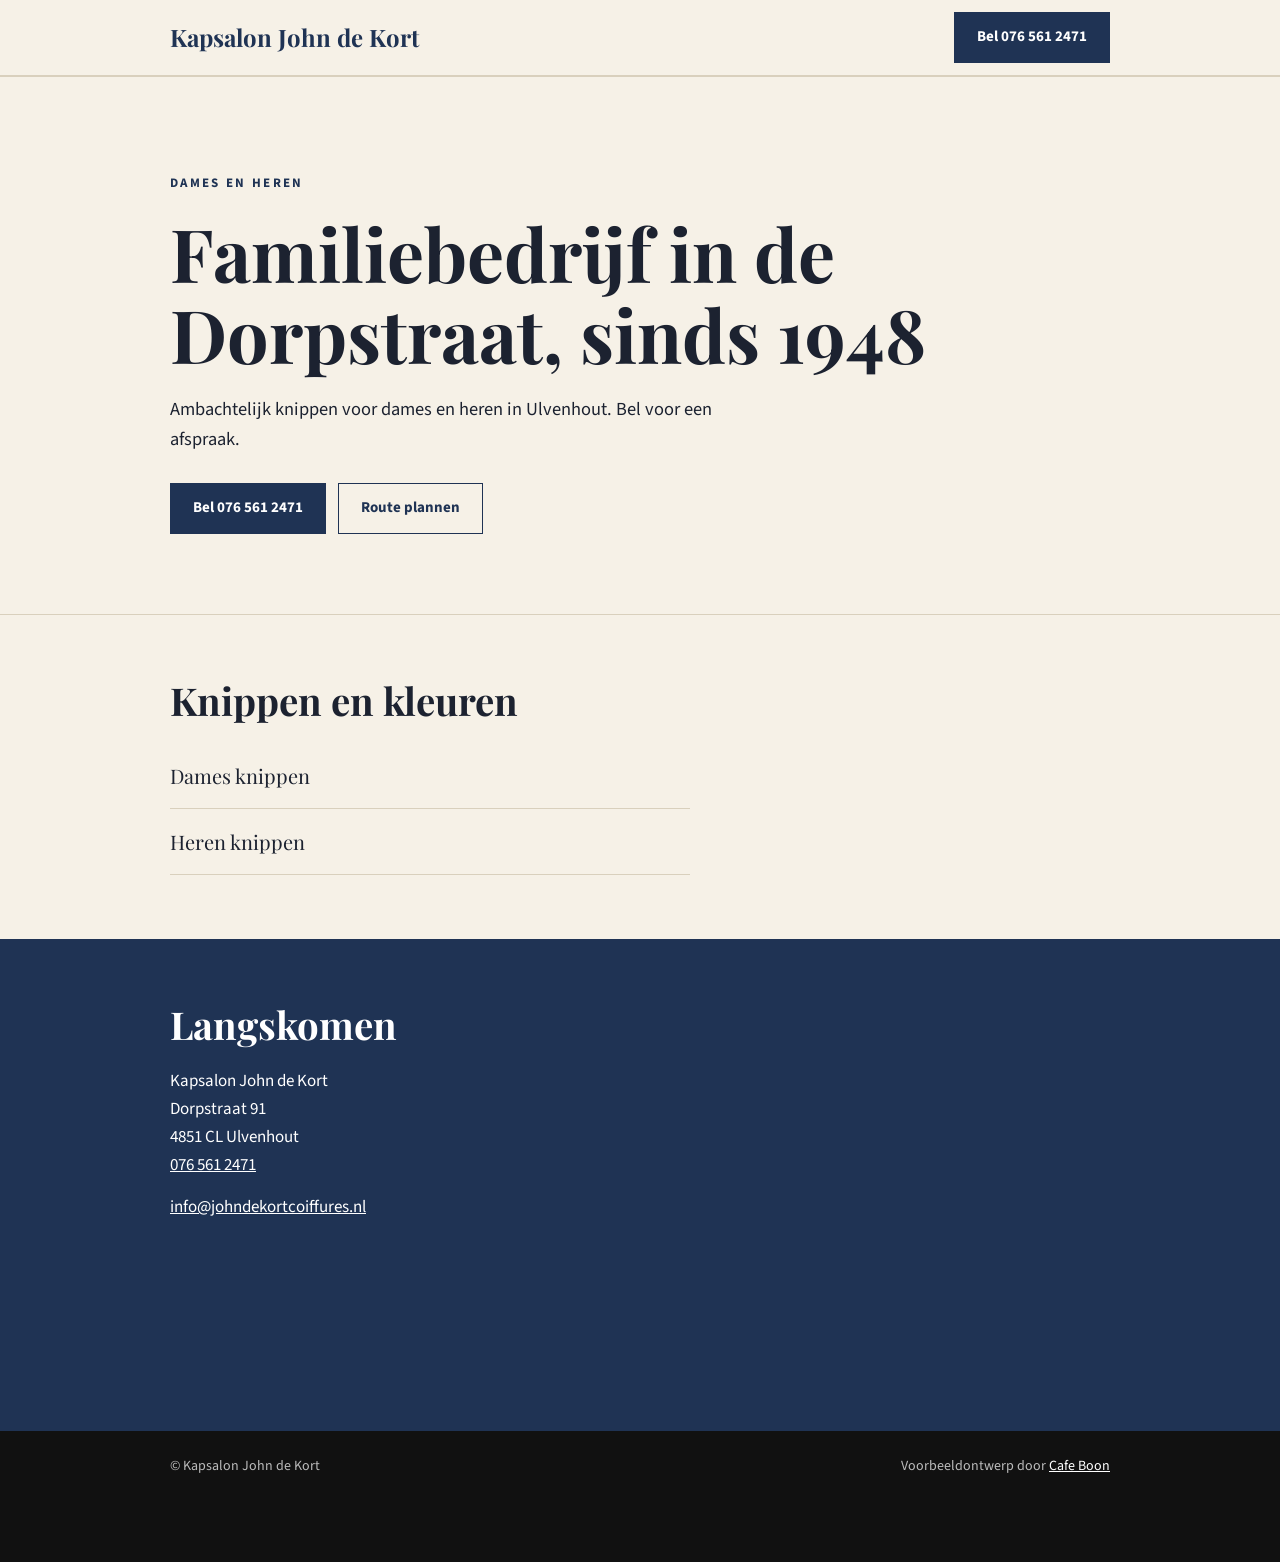
==== index.html @ 508c25c7 "Voorbeeldwebsite" ====
<!doctype html>
<html lang="nl"><head><meta charset="utf-8"><meta name="viewport" content="width=device-width,initial-scale=1">
<title>Kapsalon John de Kort | Kapper in Ulvenhout</title>
<meta name="description" content="Kapsalon John de Kort, John de Kort Coiffures aan de Dorpstraat 91 in Ulvenhout. Dames en heren knippen.">
<meta name="robots" content="noindex">
<meta property="og:title" content="Kapsalon John de Kort"><meta property="og:description" content="Kapsalon John de Kort, John de Kort Coiffures aan de Dorpstraat 91 in Ulvenhout. Dames en heren knippen."><meta property="og:type" content="website">
<meta property="og:image" content="https://johndekort.cafeboon.com/images/og.png">
<link rel="icon" type="image/svg+xml" href="images/favicon.svg">
<link rel="preconnect" href="https://fonts.googleapis.com"><link rel="preconnect" href="https://fonts.gstatic.com" crossorigin>
<link href="https://fonts.googleapis.com/css2?family=Playfair+Display:wght@600;700&family=Source+Sans+3:wght@400;700&display=swap" rel="stylesheet"><link rel="stylesheet" href="style.css">
</head><body>
<header><div class="wrap"><a class="logo" href="#top">Kapsalon John de Kort</a><a class="btn" href="tel:+31765612471">Bel 076 561 2471</a></div></header>
<main id="top">
<section class="hero"><div class="wrap"><p class="tag">Dames en heren</p><h1>Familiebedrijf in de Dorpstraat, sinds 1948</h1><p class="lead">Ambachtelijk knippen voor dames en heren in Ulvenhout. Bel voor een afspraak.</p>
<div class="acties"><a class="btn" href="tel:+31765612471">Bel 076 561 2471</a><a class="btn licht" href="https://www.google.com/maps/dir/?api=1&destination=Dorpstraat+91+4851+CL">Route plannen</a></div></div></section>
<section><div class="wrap"><h2>Knippen en kleuren</h2><ul class="dienst"><li><span>Dames knippen</span></li><li><span>Heren knippen</span></li></ul></div></section>
<section class="donker"><div class="wrap"><h2>Langskomen</h2><div class="kol"><div><p>Kapsalon John de Kort<br>Dorpstraat 91<br>4851 CL Ulvenhout<br><a href="tel:+31765612471">076 561 2471</a></p><p><a href="mailto:info@johndekortcoiffures.nl">info@johndekortcoiffures.nl</a></p></div>
<iframe title="Kaart" loading="lazy" src="https://maps.google.com/maps?q=Dorpstraat+91+4851+CL&output=embed"></iframe></div></div></section>
</main>
<footer><div class="wrap"><span>&copy; Kapsalon John de Kort</span><span>Voorbeeldontwerp door <a href="https://cafeboon.com">Cafe Boon</a></span></div></footer>
<div class="balk"><a href="tel:+31765612471">Bel</a><a href="https://www.google.com/maps/dir/?api=1&destination=Dorpstraat+91+4851+CL">Route</a></div>
</body></html>
---- style.css ----
:root{--bg:#f6f1e7;--ink:#1c2230;--acc:#1f3354;--lijn:#d9d0bd}
*{box-sizing:border-box;margin:0;padding:0}
body{font-family:'Source Sans 3',sans-serif;background:var(--bg);color:var(--ink);line-height:1.65;font-size:17px}
a{color:inherit}.wrap{max-width:980px;margin:0 auto;padding:0 20px}
h1,h2,.logo{font-family:'Playfair Display',serif;line-height:1.1}
header{background:var(--bg);border-bottom:1px solid var(--lijn);position:sticky;top:0;z-index:10}
header .wrap{display:flex;justify-content:space-between;align-items:center;padding-top:12px;padding-bottom:12px}
.logo{font-size:1.5rem;text-decoration:none;color:var(--acc);font-weight:700}
.btn{display:inline-block;background:var(--acc);color:#fff;padding:12px 22px;text-decoration:none;font-weight:700;font-size:15px;border:1px solid var(--acc)}
.btn.licht{background:transparent;color:var(--acc)}
.hero{padding:96px 0 80px}.hero .tag{letter-spacing:.18em;text-transform:uppercase;font-size:13px;color:var(--acc);margin-bottom:18px;font-weight:700}
.hero h1{font-size:clamp(2.4rem,7vw,4.6rem);max-width:760px;margin-bottom:20px}
.lead{max-width:560px;font-size:1.15rem;margin-bottom:28px}.acties{display:flex;gap:12px;flex-wrap:wrap}
section{padding:64px 0;border-top:1px solid var(--lijn)}
h2{font-size:clamp(1.7rem,4vw,2.4rem);margin-bottom:22px}
.dienst{list-style:none;max-width:520px}.dienst li{padding:16px 0;border-bottom:1px solid var(--lijn);font-size:1.25rem;font-family:'Playfair Display',serif}
.donker{background:var(--acc);color:#fff;border:0}.donker a{color:#fff}
.kol{display:grid;grid-template-columns:1fr 1fr;gap:40px}.kol p{margin-bottom:14px}
iframe{width:100%;height:300px;border:0}
footer{background:#111;color:#bbb;font-size:14px;padding:24px 0 84px}footer .wrap{display:flex;justify-content:space-between;gap:10px;flex-wrap:wrap}footer a{color:#fff}
.balk{display:none}
@media(max-width:760px){.kol{grid-template-columns:1fr}.hero{padding:60px 0 50px}header .btn{display:none}
.balk{display:flex;position:fixed;bottom:0;left:0;right:0;background:var(--acc);z-index:20}.balk a{flex:1;text-align:center;color:#fff;text-decoration:none;font-weight:700;padding:14px}.balk a+a{border-left:1px solid rgba(255,255,255,.3)}}
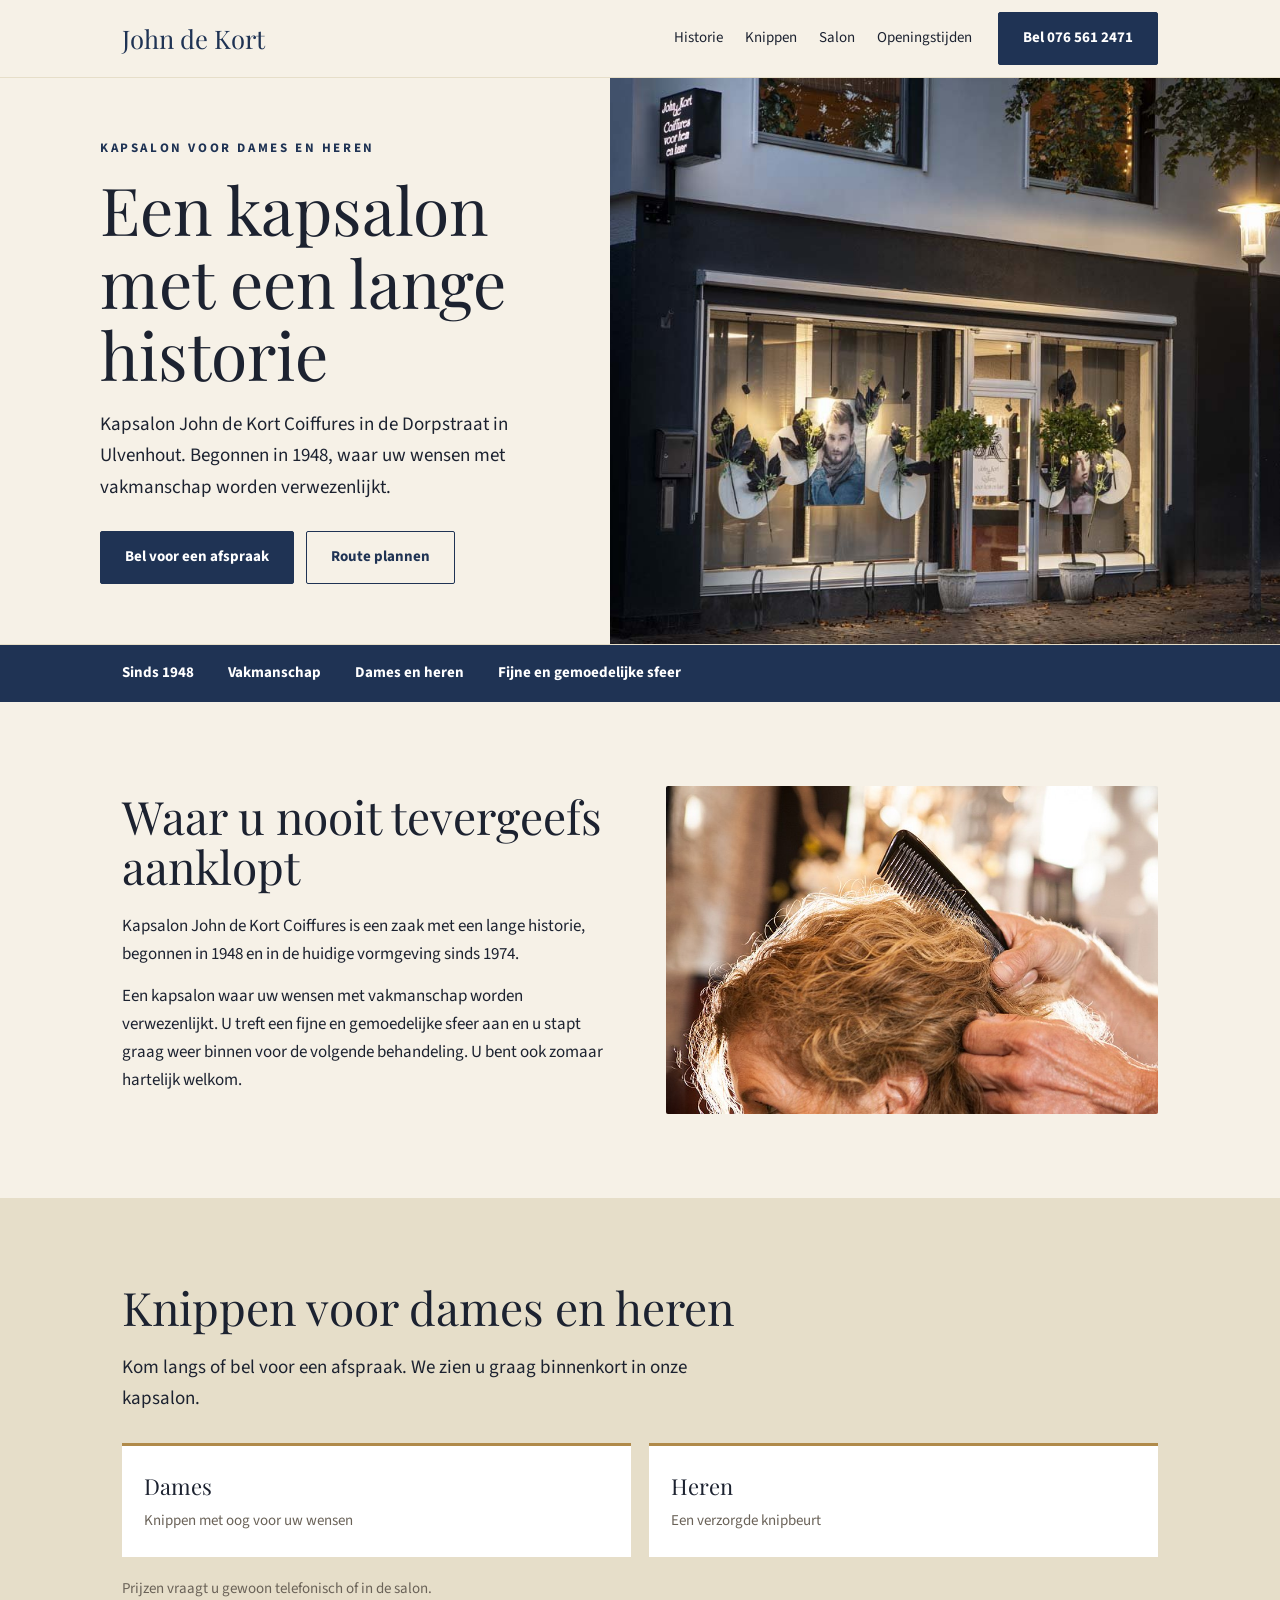
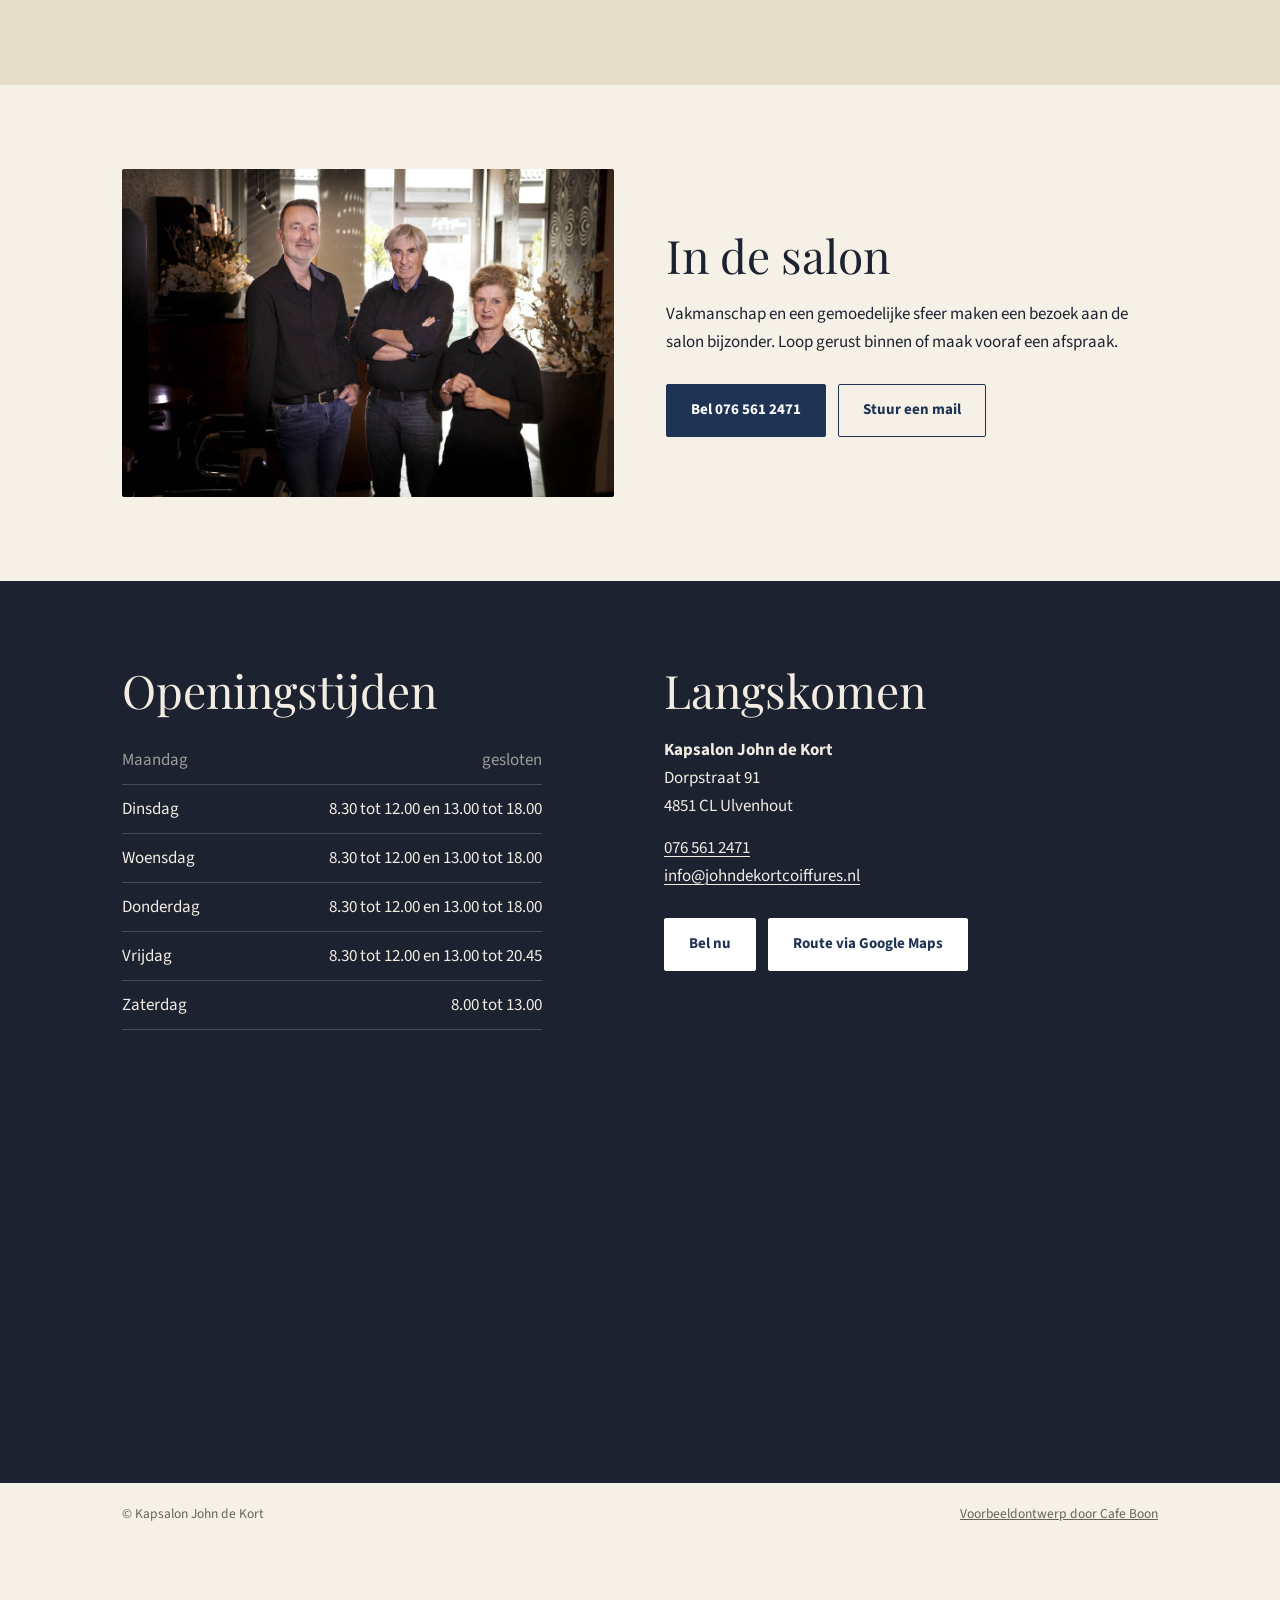
==== commit 1d86597b: "Uitgebreide one-page site met eigen foto's, openingstijden en route" ====
--- a/index.html
+++ b/index.html
@@ -1,22 +1,67 @@
 <!doctype html>
 <html lang="nl"><head><meta charset="utf-8"><meta name="viewport" content="width=device-width,initial-scale=1">
-<title>Kapsalon John de Kort | Kapper in Ulvenhout</title>
-<meta name="description" content="Kapsalon John de Kort, John de Kort Coiffures aan de Dorpstraat 91 in Ulvenhout. Dames en heren knippen.">
+<title>Kapsalon John de Kort | Kapper in Ulvenhout sinds 1948</title>
+<meta name="description" content="Kapsalon John de Kort Coiffures aan de Dorpstraat 91 in Ulvenhout. Een kapsalon met een lange historie sinds 1948. Dames en heren, bel voor een afspraak.">
 <meta name="robots" content="noindex">
-<meta property="og:title" content="Kapsalon John de Kort"><meta property="og:description" content="Kapsalon John de Kort, John de Kort Coiffures aan de Dorpstraat 91 in Ulvenhout. Dames en heren knippen."><meta property="og:type" content="website">
-<meta property="og:image" content="https://johndekort.cafeboon.com/images/og.png">
 <link rel="icon" type="image/svg+xml" href="images/favicon.svg">
+<meta property="og:title" content="Kapsalon John de Kort, Ulvenhout">
+<meta property="og:description" content="Een kapsalon met een lange historie, begonnen in 1948. Dames en heren.">
+<meta property="og:image" content="https://johndekort.cafeboon.com/images/og.jpg">
+<meta property="og:type" content="website">
 <link rel="preconnect" href="https://fonts.googleapis.com"><link rel="preconnect" href="https://fonts.gstatic.com" crossorigin>
-<link href="https://fonts.googleapis.com/css2?family=Playfair+Display:wght@600;700&family=Source+Sans+3:wght@400;700&display=swap" rel="stylesheet"><link rel="stylesheet" href="style.css">
+<link href="https://fonts.googleapis.com/css2?family=Playfair+Display:wght@500;600&family=Source+Sans+3:wght@400;700&display=swap" rel="stylesheet">
+<link rel="stylesheet" href="style.css">
 </head><body>
-<header><div class="wrap"><a class="logo" href="#top">Kapsalon John de Kort</a><a class="btn" href="tel:+31765612471">Bel 076 561 2471</a></div></header>
+<header><div class="wrap"><a class="logo" href="#top">John de Kort</a>
+<nav><a href="#historie">Historie</a><a href="#behandelingen">Knippen</a><a href="#team">Salon</a><a href="#openingstijden">Openingstijden</a></nav>
+<a class="btn" href="tel:+31765612471">Bel 076 561 2471</a></div></header>
 <main id="top">
-<section class="hero"><div class="wrap"><p class="tag">Dames en heren</p><h1>Familiebedrijf in de Dorpstraat, sinds 1948</h1><p class="lead">Ambachtelijk knippen voor dames en heren in Ulvenhout. Bel voor een afspraak.</p>
-<div class="acties"><a class="btn" href="tel:+31765612471">Bel 076 561 2471</a><a class="btn licht" href="https://www.google.com/maps/dir/?api=1&destination=Dorpstraat+91+4851+CL">Route plannen</a></div></div></section>
-<section><div class="wrap"><h2>Knippen en kleuren</h2><ul class="dienst"><li><span>Dames knippen</span></li><li><span>Heren knippen</span></li></ul></div></section>
-<section class="donker"><div class="wrap"><h2>Langskomen</h2><div class="kol"><div><p>Kapsalon John de Kort<br>Dorpstraat 91<br>4851 CL Ulvenhout<br><a href="tel:+31765612471">076 561 2471</a></p><p><a href="mailto:info@johndekortcoiffures.nl">info@johndekortcoiffures.nl</a></p></div>
-<iframe title="Kaart" loading="lazy" src="https://maps.google.com/maps?q=Dorpstraat+91+4851+CL&output=embed"></iframe></div></div></section>
+<section class="hero" style="padding:0"><div class="txt"><p class="tag">Kapsalon voor dames en heren</p><h1>Een kapsalon met een lange historie</h1><p class="lead">Kapsalon John de Kort Coiffures in de Dorpstraat in Ulvenhout. Begonnen in 1948, waar uw wensen met vakmanschap worden verwezenlijkt.</p>
+<div class="acties"><a class="btn" href="tel:+31765612471">Bel voor een afspraak</a><a class="btn licht" href="https://www.google.com/maps/dir/?api=1&destination=Dorpstraat+91+4851+CL+Ulvenhout">Route plannen</a></div></div>
+<div class="foto"><img src="images/pand.jpg" alt="Kapsalon John de Kort aan de Dorpstraat" fetchpriority="high"></div></section>
+<div class="punten"><div class="wrap"><span>Sinds 1948</span><span>Vakmanschap</span><span>Dames en heren</span><span>Fijne en gemoedelijke sfeer</span></div></div>
+
+<section id="historie"><div class="wrap split">
+<div><h2>Waar u nooit tevergeefs aanklopt</h2>
+<p>Kapsalon John de Kort Coiffures is een zaak met een lange historie, begonnen in 1948 en in de huidige vormgeving sinds 1974.</p>
+<p>Een kapsalon waar uw wensen met vakmanschap worden verwezenlijkt. U treft een fijne en gemoedelijke sfeer aan en u stapt graag weer binnen voor de volgende behandeling. U bent ook zomaar hartelijk welkom.</p></div>
+<div class="fotos"><img src="images/knippen.jpg" alt="Haar knippen in de salon" loading="lazy"></div>
+</div></section>
+
+<section class="alt" id="behandelingen"><div class="wrap"><h2>Knippen voor dames en heren</h2>
+<p class="lead">Kom langs of bel voor een afspraak. We zien u graag binnenkort in onze kapsalon.</p>
+<ul class="diensten" style="grid-template-columns:repeat(2,1fr)">
+<li>Dames<small>Knippen met oog voor uw wensen</small></li>
+<li>Heren<small>Een verzorgde knipbeurt</small></li>
+</ul>
+<p class="kleine">Prijzen vraagt u gewoon telefonisch of in de salon.</p></div></section>
+
+<section id="team"><div class="wrap split rev">
+<div class="fotos"><img src="images/team.jpg" alt="Het team van Kapsalon John de Kort" loading="lazy"></div>
+<div><h2>In de salon</h2>
+<p>Vakmanschap en een gemoedelijke sfeer maken een bezoek aan de salon bijzonder. Loop gerust binnen of maak vooraf een afspraak.</p>
+<div class="acties"><a class="btn" href="tel:+31765612471">Bel 076 561 2471</a><a class="btn licht" href="mailto:info@johndekortcoiffures.nl">Stuur een mail</a></div></div>
+</div></section>
+
+<section class="donker" id="openingstijden"><div class="wrap kol">
+<div><h2>Openingstijden</h2>
+<table class="tijden">
+<tr class="dicht"><td>Maandag</td><td>gesloten</td></tr>
+<tr><td>Dinsdag</td><td>8.30 tot 12.00 en 13.00 tot 18.00</td></tr>
+<tr><td>Woensdag</td><td>8.30 tot 12.00 en 13.00 tot 18.00</td></tr>
+<tr><td>Donderdag</td><td>8.30 tot 12.00 en 13.00 tot 18.00</td></tr>
+<tr><td>Vrijdag</td><td>8.30 tot 12.00 en 13.00 tot 20.45</td></tr>
+<tr><td>Zaterdag</td><td>8.00 tot 13.00</td></tr>
+</table>
+</div>
+<div id="contact"><h2>Langskomen</h2>
+<p><b>Kapsalon John de Kort</b><br>Dorpstraat 91<br>4851 CL Ulvenhout</p>
+<p><a href="tel:+31765612471">076 561 2471</a><br><a href="mailto:info@johndekortcoiffures.nl">info@johndekortcoiffures.nl</a></p>
+<div class="acties"><a class="btn wit" href="tel:+31765612471">Bel nu</a><a class="btn wit" href="https://www.google.com/maps/dir/?api=1&destination=Dorpstraat+91+4851+CL+Ulvenhout">Route via Google Maps</a></div>
+</div>
+</div>
+<div class="wrap" style="margin-top:40px"><iframe title="Kaart" loading="lazy" style="width:100%;height:320px;border:0" src="https://maps.google.com/maps?q=Dorpstraat+91+4851+CL+Ulvenhout&output=embed"></iframe></div></section>
 </main>
-<footer><div class="wrap"><span>&copy; Kapsalon John de Kort</span><span>Voorbeeldontwerp door <a href="https://cafeboon.com">Cafe Boon</a></span></div></footer>
-<div class="balk"><a href="tel:+31765612471">Bel</a><a href="https://www.google.com/maps/dir/?api=1&destination=Dorpstraat+91+4851+CL">Route</a></div>
-</body></html>+<footer><div class="wrap"><span>&copy; Kapsalon John de Kort</span><span><a href="https://cafeboon.com">Voorbeeldontwerp door Cafe Boon</a></span></div></footer>
+<div class="balk"><a href="tel:+31765612471">Bel</a><a href="https://www.google.com/maps/dir/?api=1&destination=Dorpstraat+91+4851+CL+Ulvenhout">Route</a><a href="mailto:info@johndekortcoiffures.nl">Mail</a></div>
+</body></html>
--- a/style.css
+++ b/style.css
@@ -1,23 +1,63 @@
-:root{--bg:#f6f1e7;--ink:#1c2230;--acc:#1f3354;--lijn:#d9d0bd}
+:root{--bg:#f6f1e7;--ink:#1c2230;--acc:#1f3354;--acc2:#b08a4a;--lijn:#e6dec9;--mute:#6a6258}
 *{box-sizing:border-box;margin:0;padding:0}
+html{scroll-behavior:smooth}
 body{font-family:'Source Sans 3',sans-serif;background:var(--bg);color:var(--ink);line-height:1.65;font-size:17px}
-a{color:inherit}.wrap{max-width:980px;margin:0 auto;padding:0 20px}
-h1,h2,.logo{font-family:'Playfair Display',serif;line-height:1.1}
+img{display:block;max-width:100%}
+a{color:inherit}
+.wrap{max-width:1080px;margin:0 auto;padding:0 22px}
+h1,h2,h3,.logo{font-family:'Playfair Display',serif;line-height:1.1;font-weight:400}
+h2{font-size:clamp(32px,4.6vw,46px);margin-bottom:20px}
+.btn{display:inline-block;background:var(--acc);color:#fff;padding:13px 24px;text-decoration:none;font-weight:700;font-size:15px;border:1px solid var(--acc);border-radius:2px}
+.btn.licht{background:transparent;color:var(--acc)}
+.btn.wit{background:#fff;color:var(--acc);border-color:#fff}
 header{background:var(--bg);border-bottom:1px solid var(--lijn);position:sticky;top:0;z-index:10}
-header .wrap{display:flex;justify-content:space-between;align-items:center;padding-top:12px;padding-bottom:12px}
-.logo{font-size:1.5rem;text-decoration:none;color:var(--acc);font-weight:700}
-.btn{display:inline-block;background:var(--acc);color:#fff;padding:12px 22px;text-decoration:none;font-weight:700;font-size:15px;border:1px solid var(--acc)}
-.btn.licht{background:transparent;color:var(--acc)}
-.hero{padding:96px 0 80px}.hero .tag{letter-spacing:.18em;text-transform:uppercase;font-size:13px;color:var(--acc);margin-bottom:18px;font-weight:700}
-.hero h1{font-size:clamp(2.4rem,7vw,4.6rem);max-width:760px;margin-bottom:20px}
-.lead{max-width:560px;font-size:1.15rem;margin-bottom:28px}.acties{display:flex;gap:12px;flex-wrap:wrap}
-section{padding:64px 0;border-top:1px solid var(--lijn)}
-h2{font-size:clamp(1.7rem,4vw,2.4rem);margin-bottom:22px}
-.dienst{list-style:none;max-width:520px}.dienst li{padding:16px 0;border-bottom:1px solid var(--lijn);font-size:1.25rem;font-family:'Playfair Display',serif}
-.donker{background:var(--acc);color:#fff;border:0}.donker a{color:#fff}
-.kol{display:grid;grid-template-columns:1fr 1fr;gap:40px}.kol p{margin-bottom:14px}
-iframe{width:100%;height:300px;border:0}
-footer{background:#111;color:#bbb;font-size:14px;padding:24px 0 84px}footer .wrap{display:flex;justify-content:space-between;gap:10px;flex-wrap:wrap}footer a{color:#fff}
+header .wrap{display:flex;align-items:center;gap:26px;padding-top:12px;padding-bottom:12px}
+.logo{font-size:1.6rem;text-decoration:none;color:var(--acc);margin-right:auto}
+nav{display:flex;gap:22px;font-size:15px}
+nav a{text-decoration:none}
+.hero{display:grid;grid-template-columns:1fr 1.1fr;min-height:560px;border-bottom:1px solid var(--lijn)}
+.hero .txt{display:flex;flex-direction:column;justify-content:center;padding:60px max(22px,calc((100vw - 1080px)/2)) 60px max(22px,calc((100vw - 1080px)/2))}
+.hero .tag{letter-spacing:.2em;text-transform:uppercase;font-size:13px;color:var(--acc);font-weight:700;margin-bottom:14px}
+.hero h1{font-size:clamp(40px,5.4vw,66px);margin-bottom:18px}
+.lead{font-size:19px;max-width:30em}
+.acties{display:flex;flex-wrap:wrap;gap:12px;margin-top:28px}
+.hero .foto{background:#222}
+.hero .foto img{width:100%;height:100%;object-fit:cover}
+.punten{background:var(--acc);color:#fff}
+.punten .wrap{display:flex;flex-wrap:wrap;gap:8px 34px;padding-top:16px;padding-bottom:16px;font-size:15px;font-weight:700}
+section{padding:84px 0}
+.alt{background:var(--lijn)}
+.donker{background:var(--ink);color:#f2ece3}
+.split{display:grid;grid-template-columns:1fr 1fr;gap:52px;align-items:center}
+.split.rev .fotos{order:-1}
+.split p{margin-bottom:14px}
+.fotos img{width:100%;aspect-ratio:3/2;object-fit:cover;border-radius:2px}
+.diensten{display:grid;grid-template-columns:repeat(3,1fr);gap:18px;list-style:none;margin-top:28px}
+.diensten li{background:#fff;border-top:3px solid var(--acc2);padding:22px 22px 24px;font-family:'Playfair Display',serif;font-size:22px}
+.diensten li small{display:block;font-family:'Source Sans 3',sans-serif;font-size:15px;color:var(--mute);margin-top:6px;line-height:1.5}
+.kleine{color:var(--mute);font-size:15px;margin-top:20px}
+.tijden{width:100%;border-collapse:collapse;max-width:420px}
+.tijden td{padding:10px 0;border-bottom:1px solid rgba(255,255,255,.18)}
+.tijden td:last-child{text-align:right}
+.tijden .dicht td{opacity:.6}
+.kol{display:grid;grid-template-columns:1fr 1fr;gap:48px}
+.kol iframe{width:100%;height:100%;min-height:300px;border:0;border-radius:2px}
+.kol p{margin-bottom:14px}
+.kol a{text-decoration-thickness:1px;text-underline-offset:3px}
+footer{padding:20px 0 90px;font-size:13.5px;color:var(--mute)}
+footer .wrap{display:flex;flex-wrap:wrap;gap:6px 24px;justify-content:space-between}
 .balk{display:none}
-@media(max-width:760px){.kol{grid-template-columns:1fr}.hero{padding:60px 0 50px}header .btn{display:none}
-.balk{display:flex;position:fixed;bottom:0;left:0;right:0;background:var(--acc);z-index:20}.balk a{flex:1;text-align:center;color:#fff;text-decoration:none;font-weight:700;padding:14px}.balk a+a{border-left:1px solid rgba(255,255,255,.3)}}
+@media(max-width:820px){
+nav{display:none}
+.hero{grid-template-columns:1fr;min-height:0}
+.hero .txt{padding:44px 22px}
+.hero .foto{order:-1;height:260px}
+section{padding:56px 0}
+.split,.kol{grid-template-columns:1fr;gap:30px}
+.split.rev .fotos{order:0}
+.diensten{grid-template-columns:1fr}
+.balk{display:flex;position:fixed;left:0;right:0;bottom:0;z-index:20;background:var(--acc);box-shadow:0 -2px 10px rgba(0,0,0,.2)}
+.balk a{flex:1;text-align:center;color:#fff;text-decoration:none;font-weight:700;padding:15px 0;border-right:1px solid rgba(255,255,255,.25)}
+.balk a:last-child{border:0}
+header .btn{padding:10px 16px}
+}
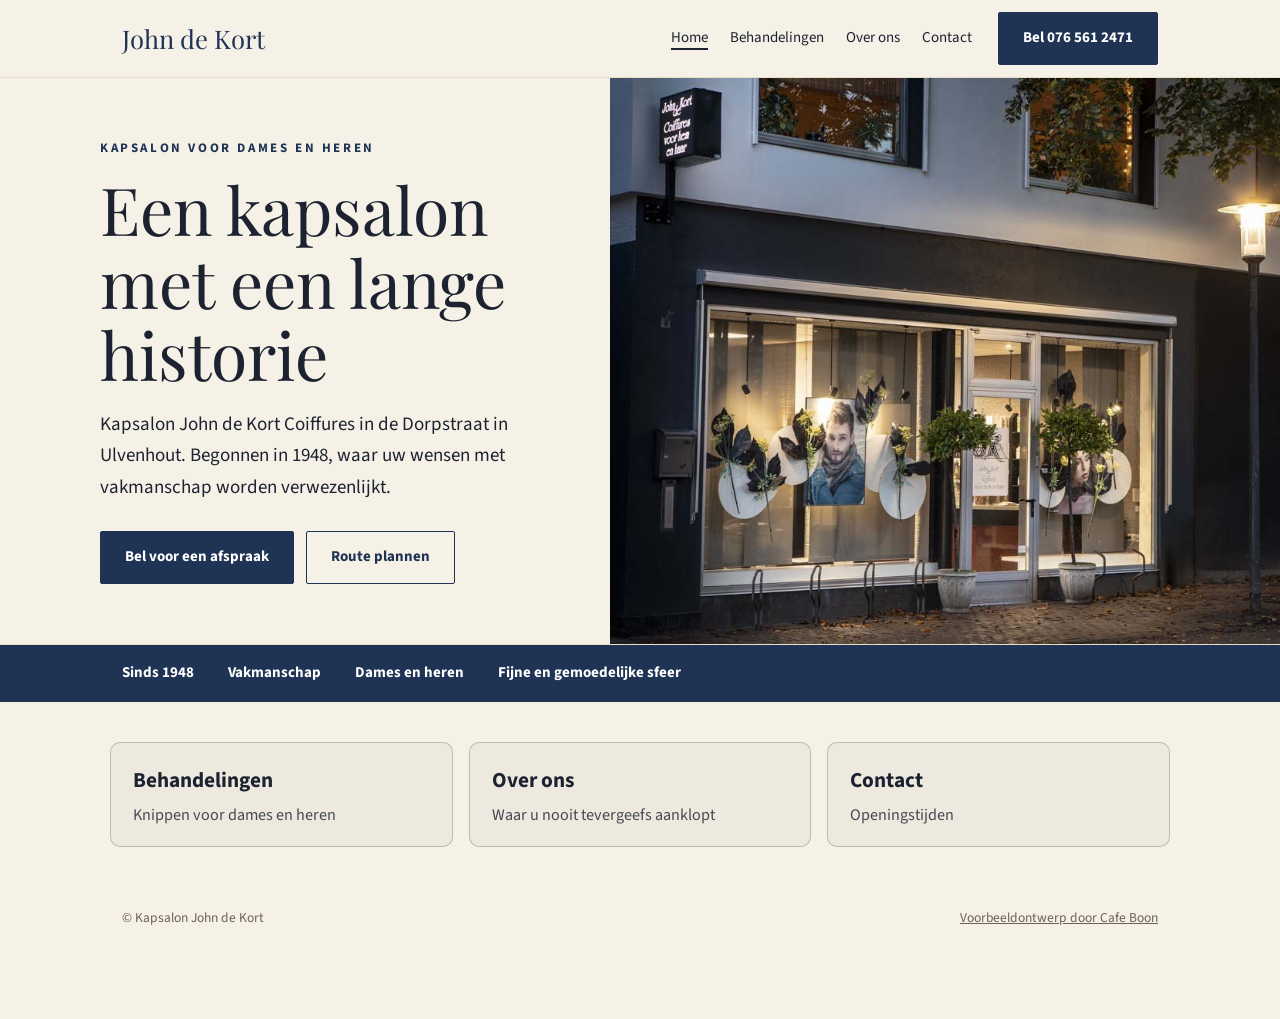
==== commit 7dee869c: "Website opgedeeld in meerdere pagina's" ====
--- a/index.html
+++ b/index.html
@@ -12,56 +12,17 @@
 <link href="https://fonts.googleapis.com/css2?family=Playfair+Display:wght@500;600&family=Source+Sans+3:wght@400;700&display=swap" rel="stylesheet">
 <link rel="stylesheet" href="style.css">
 </head><body>
-<header><div class="wrap"><a class="logo" href="#top">John de Kort</a>
-<nav><a href="#historie">Historie</a><a href="#behandelingen">Knippen</a><a href="#team">Salon</a><a href="#openingstijden">Openingstijden</a></nav>
+<header><div class="wrap"><a class="logo" href="index.html">John de Kort</a>
+<nav><a aria-current="page" href="index.html">Home</a><a href="aanbod.html">Behandelingen</a><a href="over.html">Over ons</a><a href="contact.html">Contact</a></nav>
 <a class="btn" href="tel:+31765612471">Bel 076 561 2471</a></div></header>
+<div aria-label="Pagina's" class="sn-bar" role="navigation"><a aria-current="page" class="sn-link" href="index.html">Home</a><a class="sn-link" href="aanbod.html">Behandelingen</a><a class="sn-link" href="over.html">Over ons</a><a class="sn-link" href="contact.html">Contact</a></div>
 <main id="top">
 <section class="hero" style="padding:0"><div class="txt"><p class="tag">Kapsalon voor dames en heren</p><h1>Een kapsalon met een lange historie</h1><p class="lead">Kapsalon John de Kort Coiffures in de Dorpstraat in Ulvenhout. Begonnen in 1948, waar uw wensen met vakmanschap worden verwezenlijkt.</p>
-<div class="acties"><a class="btn" href="tel:+31765612471">Bel voor een afspraak</a><a class="btn licht" href="https://www.google.com/maps/dir/?api=1&destination=Dorpstraat+91+4851+CL+Ulvenhout">Route plannen</a></div></div>
-<div class="foto"><img src="images/pand.jpg" alt="Kapsalon John de Kort aan de Dorpstraat" fetchpriority="high"></div></section>
+<div class="acties"><a class="btn" href="tel:+31765612471">Bel voor een afspraak</a><a class="btn licht" href="https://www.google.com/maps/dir/?api=1&amp;destination=Dorpstraat+91+4851+CL+Ulvenhout">Route plannen</a></div></div>
+<div class="foto"><img alt="Kapsalon John de Kort aan de Dorpstraat" fetchpriority="high" src="images/pand.jpg"/></div></section>
 <div class="punten"><div class="wrap"><span>Sinds 1948</span><span>Vakmanschap</span><span>Dames en heren</span><span>Fijne en gemoedelijke sfeer</span></div></div>
-
-<section id="historie"><div class="wrap split">
-<div><h2>Waar u nooit tevergeefs aanklopt</h2>
-<p>Kapsalon John de Kort Coiffures is een zaak met een lange historie, begonnen in 1948 en in de huidige vormgeving sinds 1974.</p>
-<p>Een kapsalon waar uw wensen met vakmanschap worden verwezenlijkt. U treft een fijne en gemoedelijke sfeer aan en u stapt graag weer binnen voor de volgende behandeling. U bent ook zomaar hartelijk welkom.</p></div>
-<div class="fotos"><img src="images/knippen.jpg" alt="Haar knippen in de salon" loading="lazy"></div>
-</div></section>
-
-<section class="alt" id="behandelingen"><div class="wrap"><h2>Knippen voor dames en heren</h2>
-<p class="lead">Kom langs of bel voor een afspraak. We zien u graag binnenkort in onze kapsalon.</p>
-<ul class="diensten" style="grid-template-columns:repeat(2,1fr)">
-<li>Dames<small>Knippen met oog voor uw wensen</small></li>
-<li>Heren<small>Een verzorgde knipbeurt</small></li>
-</ul>
-<p class="kleine">Prijzen vraagt u gewoon telefonisch of in de salon.</p></div></section>
-
-<section id="team"><div class="wrap split rev">
-<div class="fotos"><img src="images/team.jpg" alt="Het team van Kapsalon John de Kort" loading="lazy"></div>
-<div><h2>In de salon</h2>
-<p>Vakmanschap en een gemoedelijke sfeer maken een bezoek aan de salon bijzonder. Loop gerust binnen of maak vooraf een afspraak.</p>
-<div class="acties"><a class="btn" href="tel:+31765612471">Bel 076 561 2471</a><a class="btn licht" href="mailto:info@johndekortcoiffures.nl">Stuur een mail</a></div></div>
-</div></section>
-
-<section class="donker" id="openingstijden"><div class="wrap kol">
-<div><h2>Openingstijden</h2>
-<table class="tijden">
-<tr class="dicht"><td>Maandag</td><td>gesloten</td></tr>
-<tr><td>Dinsdag</td><td>8.30 tot 12.00 en 13.00 tot 18.00</td></tr>
-<tr><td>Woensdag</td><td>8.30 tot 12.00 en 13.00 tot 18.00</td></tr>
-<tr><td>Donderdag</td><td>8.30 tot 12.00 en 13.00 tot 18.00</td></tr>
-<tr><td>Vrijdag</td><td>8.30 tot 12.00 en 13.00 tot 20.45</td></tr>
-<tr><td>Zaterdag</td><td>8.00 tot 13.00</td></tr>
-</table>
-</div>
-<div id="contact"><h2>Langskomen</h2>
-<p><b>Kapsalon John de Kort</b><br>Dorpstraat 91<br>4851 CL Ulvenhout</p>
-<p><a href="tel:+31765612471">076 561 2471</a><br><a href="mailto:info@johndekortcoiffures.nl">info@johndekortcoiffures.nl</a></p>
-<div class="acties"><a class="btn wit" href="tel:+31765612471">Bel nu</a><a class="btn wit" href="https://www.google.com/maps/dir/?api=1&destination=Dorpstraat+91+4851+CL+Ulvenhout">Route via Google Maps</a></div>
-</div>
-</div>
-<div class="wrap" style="margin-top:40px"><iframe title="Kaart" loading="lazy" style="width:100%;height:320px;border:0" src="https://maps.google.com/maps?q=Dorpstraat+91+4851+CL+Ulvenhout&output=embed"></iframe></div></section>
+<div class="sn-cards"><a class="sn-card" href="aanbod.html"><strong>Behandelingen</strong><span>Knippen voor dames en heren</span></a><a class="sn-card" href="over.html"><strong>Over ons</strong><span>Waar u nooit tevergeefs aanklopt</span></a><a class="sn-card" href="contact.html"><strong>Contact</strong><span>Openingstijden</span></a></div>
 </main>
-<footer><div class="wrap"><span>&copy; Kapsalon John de Kort</span><span><a href="https://cafeboon.com">Voorbeeldontwerp door Cafe Boon</a></span></div></footer>
-<div class="balk"><a href="tel:+31765612471">Bel</a><a href="https://www.google.com/maps/dir/?api=1&destination=Dorpstraat+91+4851+CL+Ulvenhout">Route</a><a href="mailto:info@johndekortcoiffures.nl">Mail</a></div>
+<footer><div class="wrap"><span>© Kapsalon John de Kort</span><span><a href="https://cafeboon.com">Voorbeeldontwerp door Cafe Boon</a></span></div></footer>
+<div class="balk"><a href="tel:+31765612471">Bel</a><a href="https://www.google.com/maps/dir/?api=1&amp;destination=Dorpstraat+91+4851+CL+Ulvenhout">Route</a><a href="mailto:info@johndekortcoiffures.nl">Mail</a></div>
 </body></html>
--- a/style.css
+++ b/style.css
@@ -61,3 +61,17 @@
 .balk a:last-child{border:0}
 header .btn{padding:10px 16px}
 }
+/* sitenav:start */
+.sn-bar{display:none;gap:6px;overflow-x:auto;white-space:nowrap;-webkit-overflow-scrolling:touch;padding:8px 12px;background:inherit;color:inherit;font:inherit;line-height:1.2;border-bottom:1px solid rgba(128,128,128,.35);box-sizing:border-box;max-width:100%}
+.sn-bar a.sn-link{flex:0 0 auto;padding:9px 15px;border-radius:999px;color:inherit;text-decoration:none;font-size:15px;font-weight:600;letter-spacing:0;text-transform:none;margin:0}
+.sn-bar a.sn-link[aria-current="page"]{background:rgba(128,128,128,.2);box-shadow:inset 0 -2px 0 currentColor}
+@media(max-width:820px){.sn-bar{display:flex}}
+nav a[aria-current="page"]:not(.cta):not(.btn):not(.call){text-decoration:underline;text-underline-offset:6px;text-decoration-thickness:2px}
+.sn-head{max-width:1100px;margin:0 auto;padding:40px 20px 0;box-sizing:border-box}
+.sn-head h1{margin:0;color:inherit;font-size:clamp(30px,5vw,46px);line-height:1.1}
+.sn-cards{max-width:1100px;margin:0 auto;padding:40px 20px;display:grid;grid-template-columns:repeat(auto-fit,minmax(230px,1fr));gap:16px;box-sizing:border-box}
+.sn-card{display:block;padding:20px 22px;border:1px solid rgba(128,128,128,.45);border-radius:10px;background:rgba(128,128,128,.07);color:inherit;text-decoration:none;min-width:0}
+.sn-card strong{display:block;font-size:1.25em;margin:0 0 6px;color:inherit}
+.sn-card span{display:block;opacity:.8;font-size:.95em;line-height:1.4}
+.sn-card:hover,.sn-card:focus-visible{border-color:currentColor}
+/* sitenav:end */
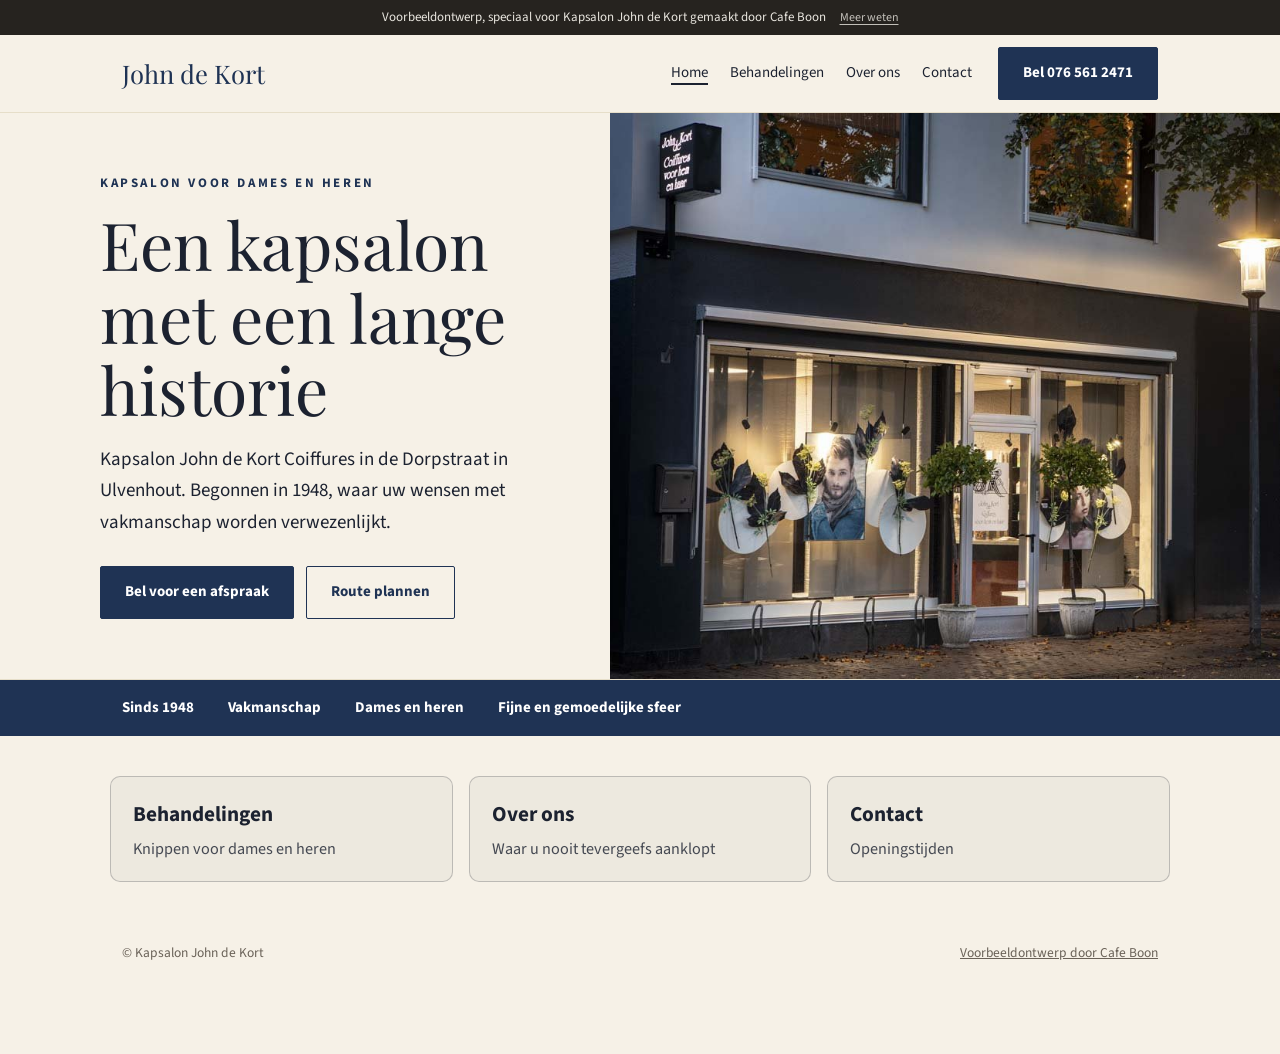
==== commit 9ef84a0c: "Werkende formulieren voor afspraken en aanvragen" ====
--- a/index.html
+++ b/index.html
@@ -12,6 +12,7 @@
 <link href="https://fonts.googleapis.com/css2?family=Playfair+Display:wght@500;600&family=Source+Sans+3:wght@400;700&display=swap" rel="stylesheet">
 <link rel="stylesheet" href="style.css">
 </head><body>
+<div class="vb-banner" role="note"><span>Voorbeeldontwerp, speciaal voor Kapsalon John de Kort gemaakt door Cafe Boon</span><a href="https://cafeboon.com">Meer weten</a></div>
 <header><div class="wrap"><a class="logo" href="index.html">John de Kort</a>
 <nav><a aria-current="page" href="index.html">Home</a><a href="aanbod.html">Behandelingen</a><a href="over.html">Over ons</a><a href="contact.html">Contact</a></nav>
 <a class="btn" href="tel:+31765612471">Bel 076 561 2471</a></div></header>
--- a/style.css
+++ b/style.css
@@ -75,3 +75,31 @@
 .sn-card span{display:block;opacity:.8;font-size:.95em;line-height:1.4}
 .sn-card:hover,.sn-card:focus-visible{border-color:currentColor}
 /* sitenav:end */
+/* voorbeeld-formulier:start */
+@layer sn{.sn-form button.btn{border:0;font:inherit;cursor:pointer;line-height:1.2}}
+.sn-formsec{padding:36px 0 72px}
+.sn-formwrap{max-width:1100px;margin:0 auto;padding:0 20px;box-sizing:border-box}
+.sn-formwrap>h2{margin:0 0 12px}
+.sn-formwrap>.sn-lead,.sn-formwrap>.sn-form,.sn-formwrap>.sn-done{max-width:720px}
+.sn-formwrap .sn-lead{margin:0 0 24px;opacity:.85}
+.sn-form{display:grid;grid-template-columns:1fr 1fr;gap:16px}
+.sn-field{display:flex;flex-direction:column;gap:6px;min-width:0;text-align:left}
+.sn-field.full{grid-column:1/-1}
+.sn-field label{font-size:14px;font-weight:600}
+.sn-field input,.sn-field select,.sn-field textarea{font:inherit;font-size:16px;line-height:1.4;color:inherit;background:rgba(128,128,128,.12);border:1px solid rgba(128,128,128,.55);border-radius:8px;padding:11px 12px;width:100%;box-sizing:border-box;min-width:0;max-width:100%;-webkit-appearance:none;appearance:none}
+.sn-field select{background-image:linear-gradient(45deg,transparent 50%,currentColor 50%),linear-gradient(135deg,currentColor 50%,transparent 50%);background-position:calc(100% - 20px) 50%,calc(100% - 15px) 50%;background-size:5px 5px;background-repeat:no-repeat;padding-right:38px}
+.sn-field select option{color:#111;background:#fff}
+.sn-field textarea{resize:vertical}
+.sn-field input:focus,.sn-field select:focus,.sn-field textarea:focus{outline:2px solid currentColor;outline-offset:1px}
+.sn-done{padding:28px;border:1px solid rgba(128,128,128,.55);border-radius:12px;background:rgba(128,128,128,.1)}
+.sn-done h2{margin:0 0 10px}
+.sn-done p{margin:0}
+.sn-done a{text-decoration:underline;text-underline-offset:3px;font-weight:600}
+.sn-formlink{padding:0 0 56px}
+@media(max-width:640px){.sn-form{grid-template-columns:1fr}.sn-formsec{padding:24px 0 56px}}
+/* voorbeeld-formulier:end */
+/* voorbeeldbanner:start */
+.vb-banner{display:flex;flex-wrap:wrap;justify-content:center;align-items:baseline;gap:2px 14px;padding:8px 16px;background:#26231f;color:#e9e6df;font-size:13px;line-height:1.45;letter-spacing:0;text-transform:none;font-weight:400;text-align:center;position:relative;z-index:1000}
+.vb-banner a{color:inherit;opacity:.8;text-decoration:underline;text-underline-offset:3px;font-size:12px;font-weight:400;white-space:nowrap;letter-spacing:0;text-transform:none}
+.vb-banner a:hover{opacity:1}
+/* voorbeeldbanner:end */
